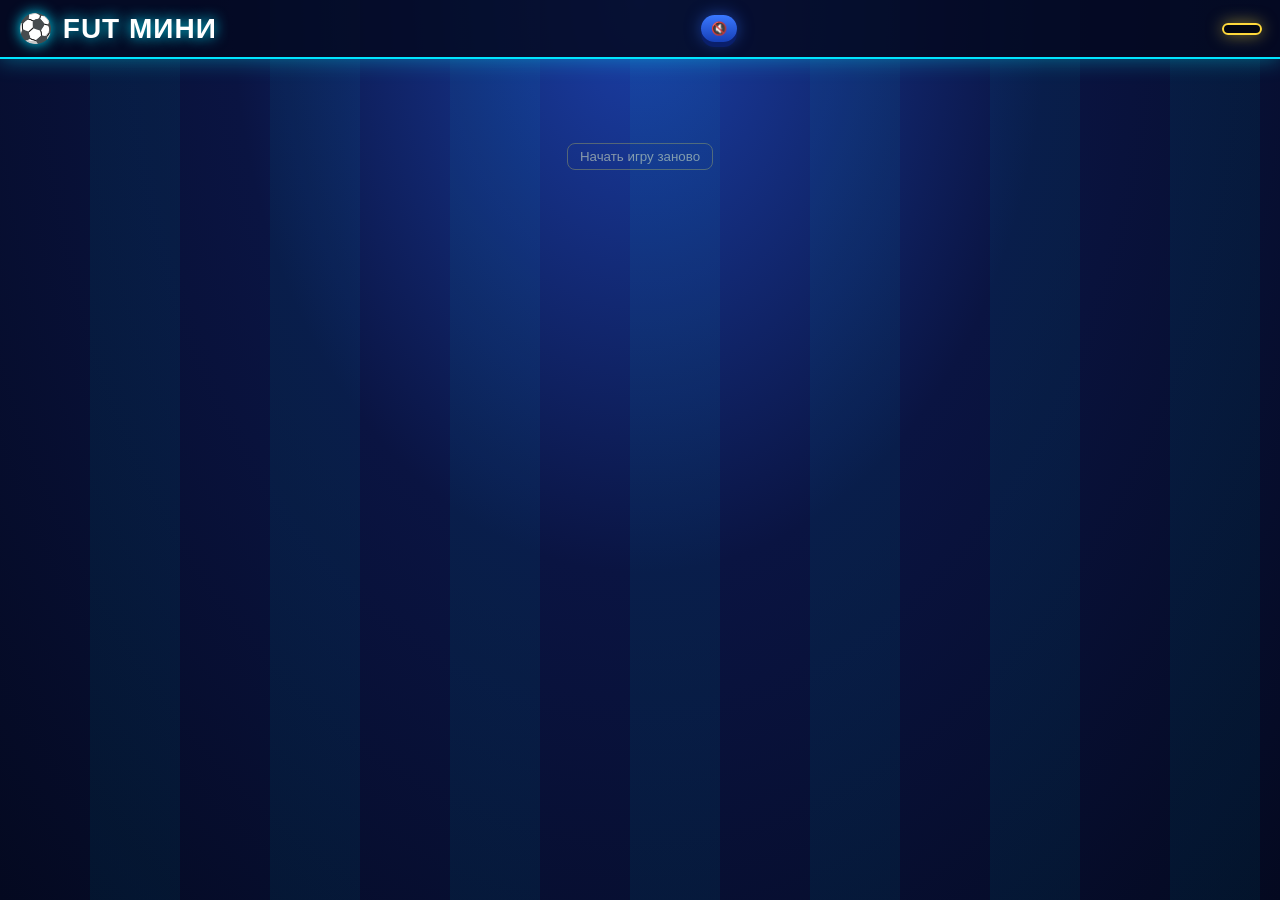
==== index.html @ d20527ba "Add files via upload" ====
<!DOCTYPE html>
<html lang="ru"><head><meta charset="utf-8"><meta name="viewport" content="width=device-width,initial-scale=1,viewport-fit=cover"><title>FUT Мини ⚽</title><link rel="stylesheet" href="css/style.css"></head><body>
<header><h1>⚽ FUT МИНИ</h1><button id="soundToggle" class="btn sm" onclick="toggleSound()">🔇</button><div class="coins" id="coins"></div></header>
<nav id="nav"></nav>
<div id="view"></div>
<footer><button onclick="resetAll()">Начать игру заново</button></footer>
<div id="modal" class="modal" style="display:none" onclick="if(event.target===this)closeM()"><div id="mbox"></div></div>
<script defer src="js/data.js"></script><script defer src="js/state.js"></script><script defer src="js/audio.js"></script><script defer src="js/ui.js"></script><script defer src="js/match2d.js"></script></body></html>
---- css/style.css ----
*{box-sizing:border-box;margin:0}
body{font-family:'Trebuchet MS','Segoe UI',Arial,sans-serif;color:#fff;min-height:100vh;background:radial-gradient(ellipse at top,#1b3fa8 0,#0a1442 45%,#040920 100%) fixed;overflow-x:hidden}
body:before{content:"";position:fixed;inset:0;pointer-events:none;background:repeating-linear-gradient(90deg,transparent 0 90px,rgba(0,229,255,.05) 90px 180px)}
header{display:flex;flex-wrap:wrap;justify-content:space-between;align-items:center;gap:10px;padding:12px 18px;background:rgba(4,9,32,.85);border-bottom:2px solid #00e5ff;box-shadow:0 0 22px #00e5ff66;position:relative}
h1{font-size:28px;letter-spacing:1px;text-shadow:0 0 14px #00e5ff}
h2{text-align:center;margin:14px 0;text-shadow:0 0 10px #00e5ff}
.coins{font-size:26px;font-weight:900;color:#ffd93b;background:#0007;border:2px solid #ffd93b;border-radius:30px;padding:4px 18px;box-shadow:0 0 16px #ffd93b88}
.coins.bump{animation:bump .5s}
@keyframes bump{50%{transform:scale(1.25)}}
nav{display:flex;gap:10px;justify-content:center;padding:14px 8px;flex-wrap:wrap;position:relative}
nav button,.btn{font:inherit;font-weight:900;font-size:19px;color:#fff;border:0;border-radius:14px;padding:12px 22px;cursor:pointer;background:linear-gradient(#3a78ff,#1740b8);box-shadow:0 5px 0 #0a1f6b,0 0 16px #2f6bff88;transition:transform .1s}
nav button:hover,.btn:hover{transform:translateY(-2px)}
nav button:active,.btn:active{transform:translateY(4px);box-shadow:0 1px 0 #0a1f6b}
nav button.on{background:linear-gradient(#00f0ff,#0090c8);color:#022;box-shadow:0 5px 0 #005a80,0 0 20px #00e5ff}
.btn.gold{background:linear-gradient(#ffe45c,#f5a300);color:#4a2c00;box-shadow:0 5px 0 #a86a00,0 0 16px #ffc40088}
.btn.green{background:linear-gradient(#4cff7a,#12a83d);color:#033;box-shadow:0 5px 0 #0a6b28,0 0 18px #2dff6a88}
.btn.big{font-size:28px;padding:16px 40px}
.btn:disabled{filter:grayscale(1);opacity:.6;cursor:not-allowed}
.btn.sm{font-size:13px;padding:6px 10px}
#view{max-width:1000px;margin:0 auto;padding:6px 14px 40px;position:relative}
.row{display:flex;flex-wrap:wrap;gap:14px;justify-content:center;margin:12px 0}
.card{width:140px;height:200px;position:relative;padding:8px 6px;text-align:center;border:4px solid;border-radius:16px 16px 44px 44px/16px 16px 34px 34px;font-weight:900;overflow:hidden}
.card .ovr{position:absolute;left:8px;top:6px;font-size:30px;line-height:.95;text-align:left}
.card .ovr small{display:block;font-size:13px}
.card .face{font-size:50px;margin-top:8px;filter:drop-shadow(0 3px 2px #0005)}
.card .club{position:absolute;right:7px;top:8px;font-size:11px}
.card .nm{font-size:14px;border-bottom:2px solid #0004;padding-bottom:2px;margin:2px 4px 4px;white-space:nowrap;overflow:hidden;text-overflow:ellipsis}
.card .st{display:grid;grid-template-columns:1fr 1fr;gap:1px 4px;font-size:12px;padding:0 6px}
.card .st span{text-align:left}.card .st b{font-size:14px}
.card .skl{position:absolute;bottom:22px;left:0;right:0;text-align:center;font-size:14px;letter-spacing:2px}
.card .lvlstars{font-size:10px;color:#ffd93b;letter-spacing:1px}
.bronze{background:linear-gradient(160deg,#f0b585,#a45f2a 60%,#7a4018);border-color:#c8803d;color:#3a1c06}
.silver{background:linear-gradient(160deg,#fafcff,#aab6c4 60%,#7d8998);border-color:#dfe7f0;color:#1c2733}
.gold{background:linear-gradient(160deg,#fff0a0,#e0b020 60%,#b07d00);border-color:#ffd93b;color:#4a2c00;box-shadow:0 0 12px #ffd93b99}
.epic{background:linear-gradient(160deg,#e0b3ff,#9b3dff 60%,#5a0fa8);border-color:#d99bff;color:#fff;box-shadow:0 0 18px #b96bff99}
.icon{background:linear-gradient(135deg,#fff 0,#fff3b8 35%,#fff 60%,#ffe27a);border-color:#fff;color:#6b4a00;animation:glow 1.6s infinite alternate}
.icon .face{animation:float 2s infinite alternate ease-in-out}
.card.son{background:linear-gradient(135deg,#fff,#ffd6f5 30%,#c9f4ff 55%,#fff7b0 80%,#fff);border-color:#ff5ce1;animation:glow 1s infinite alternate,rainbow 4s linear infinite}
@keyframes glow{from{box-shadow:0 0 12px #fff,0 0 24px #ffd93b}to{box-shadow:0 0 22px #fff,0 0 48px #ffd93b,0 0 70px #fff6}}
@keyframes float{to{transform:translateY(-4px) scale(1.08)}}
@keyframes rainbow{to{filter:hue-rotate(360deg)}}
.card.locked{background:#101a4a;border-color:#2b3b8f;color:#5b6bbf;box-shadow:none;animation:none}
.card.locked .face{filter:grayscale(1) brightness(.5)}
.packs{display:flex;flex-wrap:wrap;gap:20px;justify-content:center;margin-top:10px}
.pack{width:250px;padding:18px;border-radius:20px;text-align:center;background:linear-gradient(#162a7a,#0a1650);border:3px solid;animation:pulse 2.4s infinite alternate}
.pack .pk{font-size:76px;filter:drop-shadow(0 0 14px currentColor)}
.pack h3{font-size:24px;margin:4px 0}.pack p{font-size:14px;min-height:56px;color:#cfe;margin-bottom:10px}
.pack.bronze{border-color:#c8803d;color:#e9a867}.pack.gold{border-color:#ffd93b;color:#ffd93b}
.pack.mega{border-color:#ff5ce1;color:#ff8cec;box-shadow:0 0 24px #ff5ce1aa}
.pack p,.pack h3{color:#fff}
@keyframes pulse{to{transform:translateY(-6px)}}
.flip{perspective:900px;width:140px;height:200px;cursor:pointer;position:relative}
.flip-in{position:relative;width:100%;height:100%;transition:transform .7s;transform-style:preserve-3d}
.flip.open .flip-in{transform:rotateY(180deg)}
.front,.back{position:absolute;inset:0;backface-visibility:hidden;-webkit-backface-visibility:hidden}
.back{transform:rotateY(180deg)}
.front{border-radius:16px 16px 44px 44px/16px 16px 34px 34px;border:4px solid #00e5ff;background:repeating-linear-gradient(45deg,#13308f 0 12px,#0b1f66 12px 24px);display:flex;flex-direction:column;align-items:center;justify-content:center;font-size:50px;box-shadow:0 0 18px #00e5ff88}
.front b{font-size:22px;color:#00e5ff;letter-spacing:3px}
.flip:not(.open):hover .front{transform:scale(1.05)}
.flip.flash:after{content:"";position:absolute;inset:-40px;border-radius:50%;background:radial-gradient(circle,#fff,#ffd93b88 40%,transparent 70%);animation:flash .8s forwards;pointer-events:none}
@keyframes flash{0%{opacity:0;transform:scale(.3)}30%{opacity:1}100%{opacity:0;transform:scale(1.8)}}
.dup,.new{position:absolute;left:0;right:0;bottom:-26px;text-align:center;font-weight:900;font-size:14px;color:#ffd93b}
.new{color:#4cff7a}
.sf{position:fixed;inset:0;background:#fff;animation:sf .7s forwards;pointer-events:none;z-index:50}
@keyframes sf{from{opacity:.9}to{opacity:0}}
.cf{position:fixed;top:-30px;font-size:28px;pointer-events:none;z-index:60;animation:fall 2.6s linear forwards}
@keyframes fall{to{transform:translateY(115vh) rotate(720deg)}}
/* ===== ПОЛЕ: 620px, scale .52, не пересекаются ===== */
.teamr{text-align:center;margin:6px 0}
.teamr small{font-size:15px;color:#8fd;letter-spacing:1px}
.teamr .big{font-size:86px;font-weight:900;line-height:1;color:#ffd93b;text-shadow:0 0 22px #ffd93b}
.field{position:relative;width:min(440px,100%);height:620px;margin:10px auto;border-radius:18px;border:4px solid #fff;background:repeating-linear-gradient(0deg,#1f9d43 0 62px,#23b04c 62px 124px);box-shadow:0 0 30px #00e5ff66}
.field:before{content:"";position:absolute;left:0;right:0;top:50%;border-top:3px solid #fff9}
.field:after{content:"";position:absolute;left:50%;top:50%;width:110px;height:110px;margin:-55px;border:3px solid #fff9;border-radius:50%}
.slot{position:absolute;width:140px;height:200px;transform:translate(-50%,-50%) scale(.52);cursor:pointer;z-index:2;transition:transform .15s}
.slot:hover{transform:translate(-50%,-50%) scale(.56)}
.slot .empty{width:100%;height:100%;border:5px dashed #fffd;border-radius:20px;background:#0005;font-size:44px;font-weight:900;display:flex;align-items:center;justify-content:center;text-align:center;animation:pulse 1.5s infinite alternate}
.modal{position:fixed;inset:0;background:#000b;z-index:40;display:flex;align-items:center;justify-content:center;padding:14px}
.modal>div{background:#0b1650;border:3px solid #00e5ff;border-radius:18px;padding:16px;max-width:820px;max-height:88vh;overflow:auto;width:100%}
.modal .card{cursor:pointer}.modal .card:hover{transform:scale(1.06)}
.modal .pickcell{text-align:center}
.vs{display:flex;justify-content:center;align-items:center;gap:18px;flex-wrap:wrap;margin:10px 0}
.tm{text-align:center;background:#0b1650;border:2px solid #00e5ff;border-radius:16px;padding:12px 22px;min-width:200px}
.tm .em{font-size:50px}.tm .rt{font-size:46px;font-weight:900;color:#ffd93b}
.vsx{font-size:36px;font-weight:900;color:#ff5c8a;text-shadow:0 0 14px #ff5c8a}
.score{text-align:center;font-size:64px;font-weight:900;margin:8px 0;text-shadow:0 0 18px #00e5ff}
#log{max-width:640px;margin:16px auto;display:flex;flex-direction:column;gap:8px}
.ln{background:#0b1650;border-left:6px solid #3a78ff;border-radius:10px;padding:10px 14px;font-size:18px;animation:in .4s}
.ln.g{border-color:#4cff7a;background:#0f4a33;font-weight:900;font-size:20px}
.ln.b{border-color:#ff5c8a;background:#4a1030}
.ln.r{text-align:center;font-size:30px;font-weight:900;border-color:#ffd93b;background:#2b2a05}
@keyframes in{from{opacity:0;transform:translateX(-30px)}}
.wins{text-align:center;margin-top:14px;font-size:18px;color:#8fd}
.toast{position:fixed;top:80px;left:50%;transform:translateX(-50%);background:#ff5c8a;color:#fff;font-weight:900;padding:12px 24px;border-radius:30px;z-index:70;animation:in .3s}
.cup-grid{max-width:520px;margin:14px auto;padding:12px;background:#0b1650;border:2px solid #ffd93b;border-radius:16px}.cup-step{padding:12px;text-align:center;border:2px solid #2b3b8f;border-radius:12px}.cup-step.active{border-color:#ffd93b;box-shadow:0 0 12px #ffd93b}.cup-step small{display:block;color:#8fd}.cup-down{text-align:center;color:#ffd93b;font-size:24px}
.tactics{display:flex;gap:10px;justify-content:center;flex-wrap:wrap;margin:10px 0}
.tactics .btn{font-size:16px;padding:10px 16px;opacity:.7}
.tactics .btn.on{opacity:1;background:linear-gradient(#ffe45c,#f5a300);color:#4a2c00;box-shadow:0 5px 0 #a86a00,0 0 16px #ffc40088}
.sklbox{max-width:640px;margin:14px auto;background:#0b1650;border:2px solid #00e5ff;border-radius:14px;padding:12px 16px;text-align:left}
.sklbox h3{text-align:center;margin-bottom:8px;color:#ffd93b}
.sklbox .sklrow{font-size:15px;padding:4px 0;border-bottom:1px dashed #2b3b8f}
.sklbox .sklrow:last-child{border:0}
/* ===== ДИВИЗИОН: очки + награда ===== */
.divbar{text-align:center;font-size:17px;margin:6px 0;background:#0b1650;border:2px solid #00e5ff;border-radius:12px;padding:8px 14px;display:inline-block;line-height:1.5}
.divbar b{color:#ffd93b}
.divbar .next{font-size:13px;color:#8fd;margin-top:2px}
.progress{height:10px;background:#0a1442;border-radius:6px;overflow:hidden;margin-top:6px;border:1px solid #2b3b8f}
.progress > div{height:100%;background:linear-gradient(90deg,#4cff7a,#12a83d);transition:width .4s}
.pen{text-align:center}
.pen .dirs{display:flex;gap:18px;justify-content:center;margin:16px 0}
.pen .dirs .btn{font-size:40px;padding:16px 28px}
.pen .stat{font-size:26px;font-weight:900;margin:8px 0}
.pen .stat b{color:#ffd93b}
.ach{max-width:760px;margin:0 auto}
.ach .aitem{display:flex;align-items:center;gap:12px;background:#0b1650;border:2px solid #2b3b8f;border-radius:14px;padding:10px 14px;margin:8px 0}
.ach .aitem.done{border-color:#4cff7a;background:#0f3a28}
.ach .aitem .icon{font-size:32px;width:44px;text-align:center}
.ach .aitem .info{flex:1}
.ach .aitem .info b{font-size:16px}
.ach .aitem .info .desc{font-size:13px;color:#9ac;margin:2px 0}
.ach .aitem .info .prog{height:6px;background:#0a1442;border-radius:4px;overflow:hidden;margin-top:4px}
.ach .aitem .info .prog > div{height:100%;background:linear-gradient(90deg,#ffd93b,#f5a300);transition:width .4s}
.ach .aitem .rw{font-weight:900;color:#ffd93b;font-size:16px;min-width:60px;text-align:right}
.ach .aitem.done .rw{color:#4cff7a}
.seasonbar{text-align:center;margin:6px 0 10px;font-size:16px;color:#8fd}
.seasonbar b{color:#ffd93b}
.train{max-width:700px;margin:0 auto}
.train .trow{display:flex;gap:14px;justify-content:center;flex-wrap:wrap;margin:10px 0}
.train .tcard{width:200px;padding:14px;border-radius:16px;background:linear-gradient(#162a7a,#0a1650);border:3px solid #3a78ff;text-align:center}
.train .tcard .ic{font-size:48px}
.train .tcard h3{font-size:20px;margin:4px 0}
.train .tcard p{font-size:13px;color:#9ac;min-height:40px}
.train .tcard button{margin-top:6px}
.mg{text-align:center;padding:10px}
.mg .hint{font-size:18px;color:#8fd;margin:6px 0 14px}
.mg .stage{position:relative;width:min(320px,90vw);height:220px;margin:10px auto;background:#0a1442;border:3px solid #00e5ff;border-radius:16px;overflow:hidden}
.mg .goal{position:absolute;left:50%;top:0;transform:translateX(-50%);width:260px;height:90px;border:4px solid #ffd93b;border-top:0;border-radius:0 0 8px 8px;background:repeating-linear-gradient(0deg,#fff2 0 8px,transparent 8px 16px)}
.mg .target{position:absolute;font-size:40px;transition:transform .1s;cursor:pointer}
.mg .miss{position:absolute;font-size:20px;color:#ff5c8a}
.mg .arrow{font-size:48px;background:#0b1650;border:2px solid #00e5ff;border-radius:12px;padding:8px 18px;margin:6px;cursor:pointer;user-select:none}
.mg .arrow:active{background:#00e5ff;color:#022}
.mg .seq{font-size:40px;letter-spacing:6px;margin:10px 0}
.mg .seq .hit{color:#4cff7a}
.mg .seq .cur{color:#ffd93b;animation:pulse 1s infinite alternate}
.bstbox{max-width:640px;margin:14px auto;background:#0b1650;border:2px solid #ffd93b;border-radius:14px;padding:12px 16px;text-align:left}
.bstbox h3{text-align:center;margin-bottom:8px;color:#ffd93b}
.bstbox .brow{font-size:15px;padding:4px 0;border-bottom:1px dashed #2b3b8f}
.bstbox .brow:last-child{border:0}
footer{text-align:center;padding:10px 0 24px}
footer button{background:none;border:1px solid #567;color:#89a;border-radius:8px;padding:5px 12px;cursor:pointer}
@media (prefers-reduced-motion:reduce){*{animation:none!important}}
:root{--sat:env(safe-area-inset-top,0px);--sar:env(safe-area-inset-right,0px);--sab:env(safe-area-inset-bottom,0px);--sal:env(safe-area-inset-left,0px)}html{touch-action:manipulation}body{min-height:100vh;min-height:100dvh;padding:0 var(--sar) var(--sab) var(--sal);touch-action:manipulation}button,.btn,.flip,.slot,.target,.arrow{touch-action:manipulation}.modal{padding:calc(14px + var(--sat)) calc(14px + var(--sar)) calc(14px + var(--sab)) calc(14px + var(--sal));overscroll-behavior:contain}.modal>div{max-height:calc(88dvh - var(--sat) - var(--sab));overscroll-behavior:contain;-webkit-overflow-scrolling:touch}body.modal-open{position:fixed;width:100%;overflow:hidden}@media(max-width:600px){header{padding-top:calc(12px + var(--sat))}.field{width:min(440px,calc(100vw - 28px - var(--sal) - var(--sar)));height:min(620px,calc(100dvh - 250px))}
#matchCanvas{display:block;width:100%;max-width:980px;aspect-ratio:16/9;margin:12px auto;border:3px solid #dff;border-radius:18px;background:#147b39;touch-action:none;box-shadow:0 0 24px #00e5ff77}.match-controls{display:flex;justify-content:center;gap:10px;flex-wrap:wrap;margin:8px}.match-events{max-width:900px;margin:8px auto;min-height:54px;padding:8px 12px;background:#0b1650;border-radius:12px;color:#dff}.key-overlay{position:absolute;z-index:5;left:50%;top:50%;transform:translate(-50%,-50%);background:#06113be8;border:2px solid #ffd93b;border-radius:14px;padding:12px;text-align:center}.match-stage{position:relative}
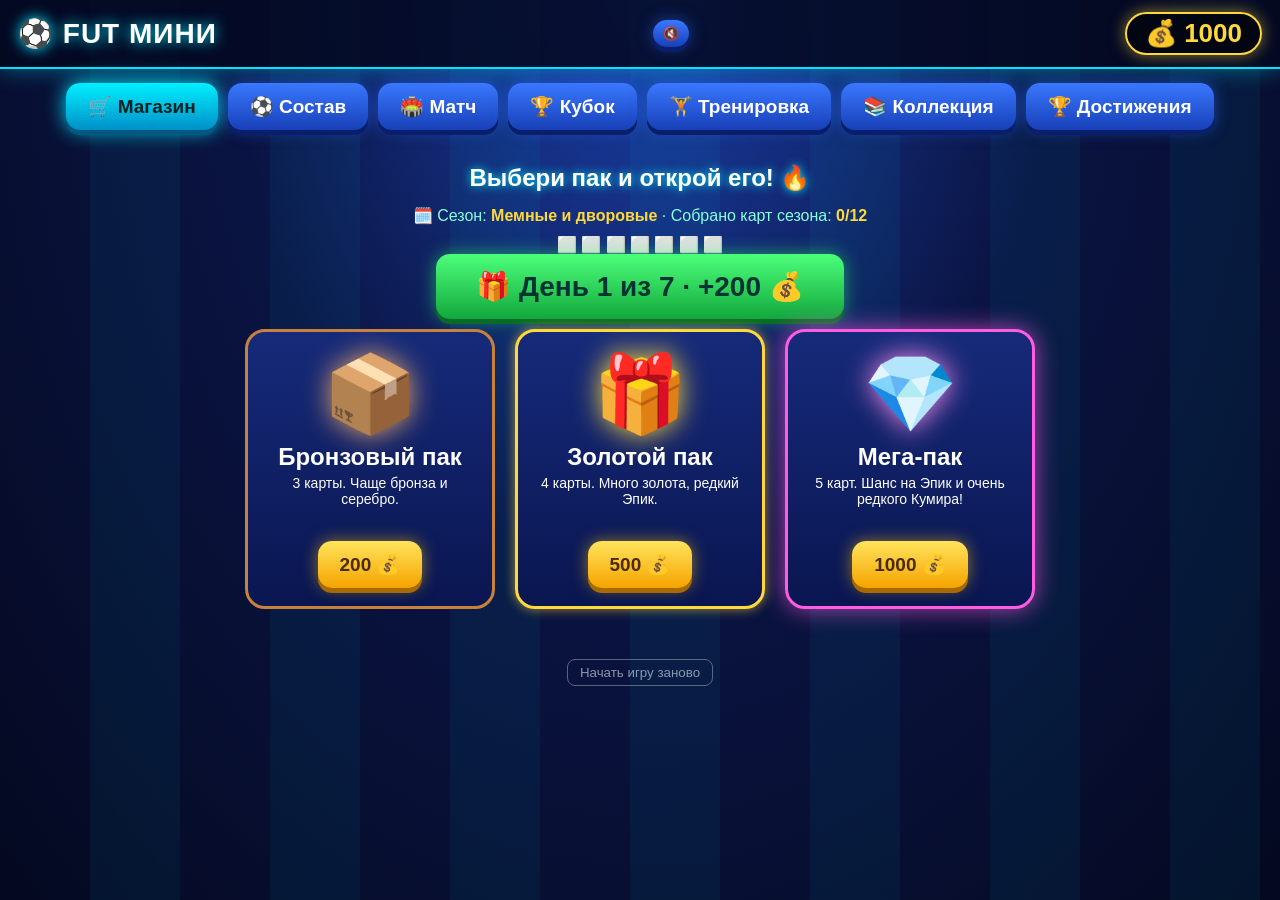
==== commit 063c8650: "Add files via upload" ====
--- a/index.html
+++ b/index.html
@@ -5,4 +5,4 @@
 <div id="view"></div>
 <footer><button onclick="resetAll()">Начать игру заново</button></footer>
 <div id="modal" class="modal" style="display:none" onclick="if(event.target===this)closeM()"><div id="mbox"></div></div>
-<script defer src="js/data.js"></script><script defer src="js/state.js"></script><script defer src="js/audio.js"></script><script defer src="js/ui.js"></script><script defer src="js/match2d.js"></script></body></html>+<script src="js/data.js"></script><script src="js/state.js"></script><script src="js/audio.js"></script><script src="js/ui.js"></script><script src="js/match2d.js"></script></body></html>
--- a/css/style.css
+++ b/css/style.css
@@ -151,4 +151,16 @@
 footer button{background:none;border:1px solid #567;color:#89a;border-radius:8px;padding:5px 12px;cursor:pointer}
 @media (prefers-reduced-motion:reduce){*{animation:none!important}}
 :root{--sat:env(safe-area-inset-top,0px);--sar:env(safe-area-inset-right,0px);--sab:env(safe-area-inset-bottom,0px);--sal:env(safe-area-inset-left,0px)}html{touch-action:manipulation}body{min-height:100vh;min-height:100dvh;padding:0 var(--sar) var(--sab) var(--sal);touch-action:manipulation}button,.btn,.flip,.slot,.target,.arrow{touch-action:manipulation}.modal{padding:calc(14px + var(--sat)) calc(14px + var(--sar)) calc(14px + var(--sab)) calc(14px + var(--sal));overscroll-behavior:contain}.modal>div{max-height:calc(88dvh - var(--sat) - var(--sab));overscroll-behavior:contain;-webkit-overflow-scrolling:touch}body.modal-open{position:fixed;width:100%;overflow:hidden}@media(max-width:600px){header{padding-top:calc(12px + var(--sat))}.field{width:min(440px,calc(100vw - 28px - var(--sal) - var(--sar)));height:min(620px,calc(100dvh - 250px))}
-#matchCanvas{display:block;width:100%;max-width:980px;aspect-ratio:16/9;margin:12px auto;border:3px solid #dff;border-radius:18px;background:#147b39;touch-action:none;box-shadow:0 0 24px #00e5ff77}.match-controls{display:flex;justify-content:center;gap:10px;flex-wrap:wrap;margin:8px}.match-events{max-width:900px;margin:8px auto;min-height:54px;padding:8px 12px;background:#0b1650;border-radius:12px;color:#dff}.key-overlay{position:absolute;z-index:5;left:50%;top:50%;transform:translate(-50%,-50%);background:#06113be8;border:2px solid #ffd93b;border-radius:14px;padding:12px;text-align:center}.match-stage{position:relative}
+}
+#matchCanvas{display:block;width:100%;max-width:980px;aspect-ratio:16/9;margin:12px auto;border:3px solid #dff;border-radius:18px;background:#147b39;touch-action:none;box-shadow:0 0 24px #00e5ff77}.match-controls{display:flex;justify-content:center;gap:10px;flex-wrap:wrap;margin:8px}.match-events{max-width:900px;margin:8px auto;min-height:54px;padding:8px 12px;background:#0b1650;border-radius:12px;color:#dff}.match-stage{position:relative}
+
+.chemistry,#contractPanel{max-width:620px;margin:12px auto;padding:12px 16px;border:1px solid #357592;border-radius:14px;background:#0b1939;color:#cef5ff;text-align:center}
+.chemistry div{margin-top:5px}
+.contract-choices{display:grid;grid-template-columns:repeat(2,minmax(0,1fr));gap:8px;margin-top:8px}
+.contract-choices button{display:grid;gap:4px;padding:10px;border:2px solid #375676;border-radius:10px;background:#142642;color:#e6f4ff;font:inherit;cursor:pointer;touch-action:manipulation}
+.contract-choices button[aria-pressed=true]{border-color:#43e5fc;background:#0b3549}
+.contract-choices button[aria-pressed=true] b::before{content:"✓ "}
+.contract-choices strong{color:#ffd966}
+.contract-progress{font-weight:700}
+.contract-progress.complete{color:#83ffaf}
+@media(max-width:400px){.contract-choices button{font-size:14px;padding:8px 5px}}
